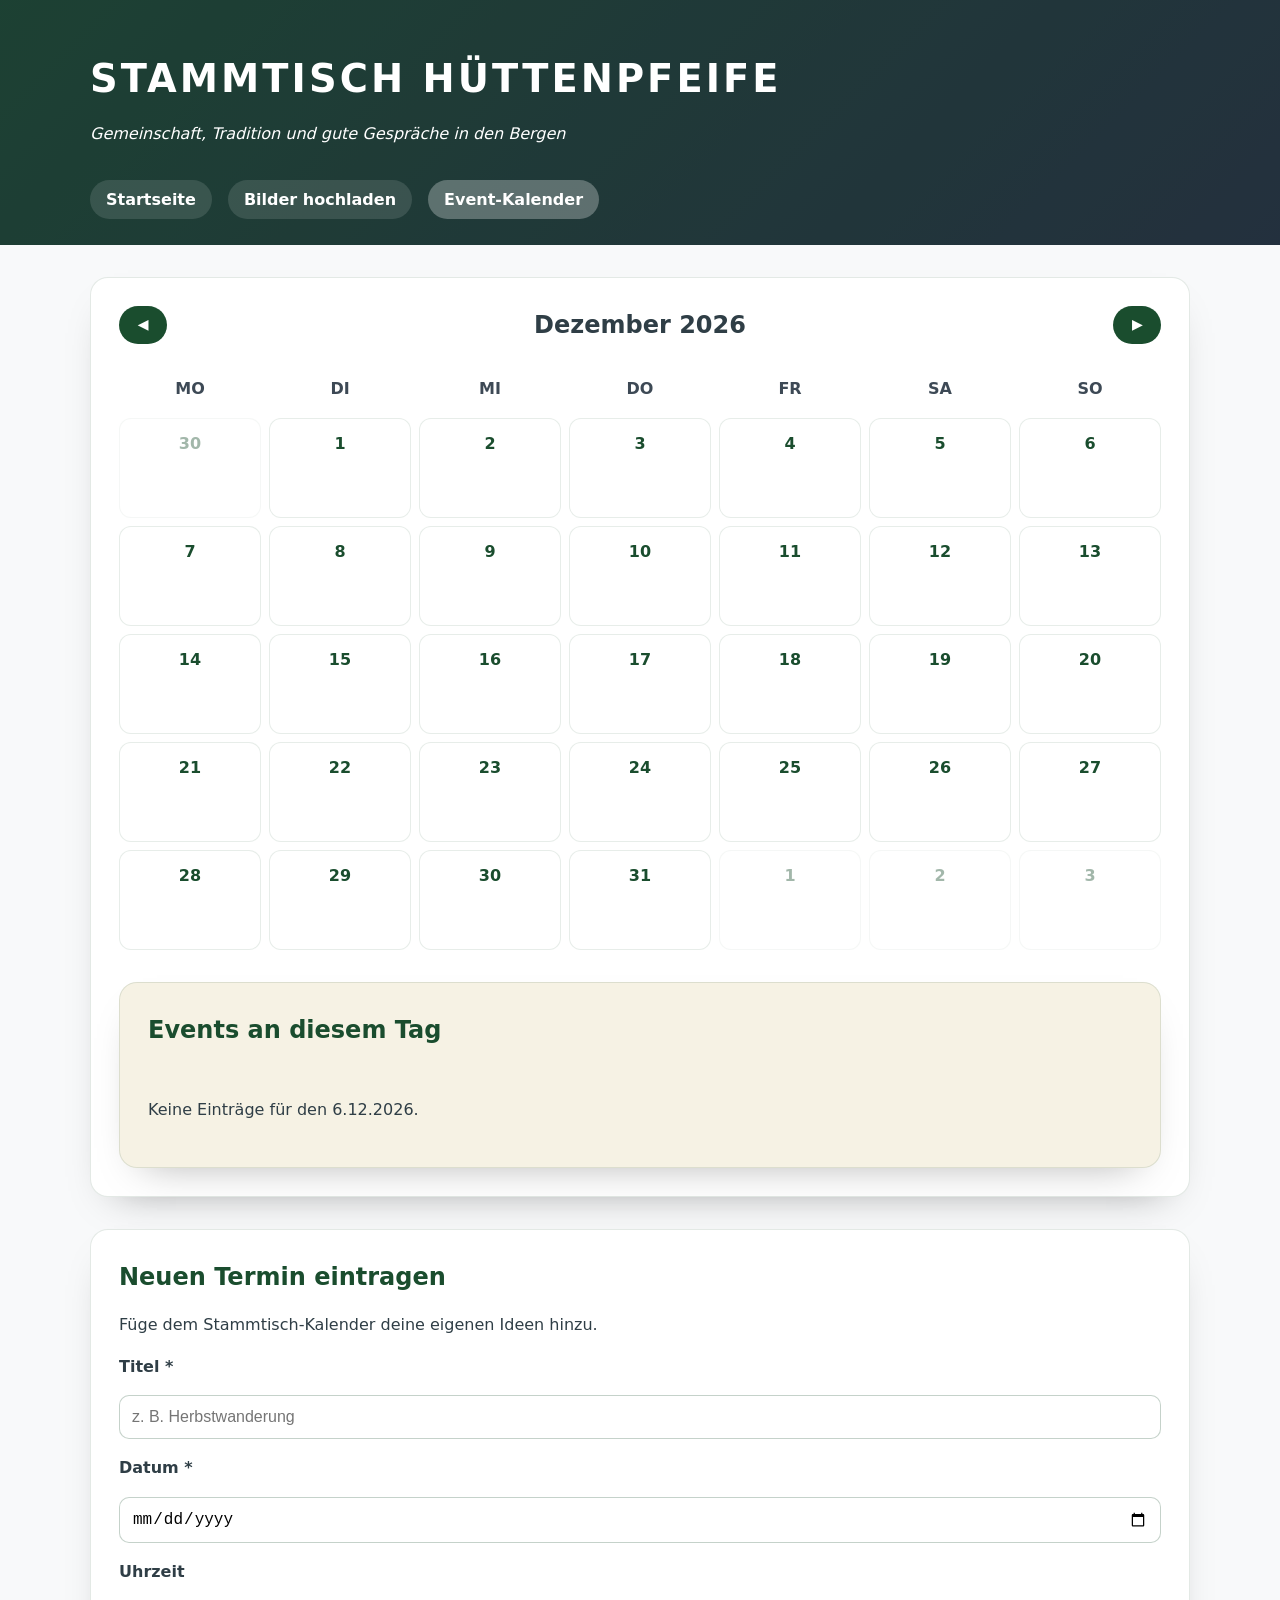
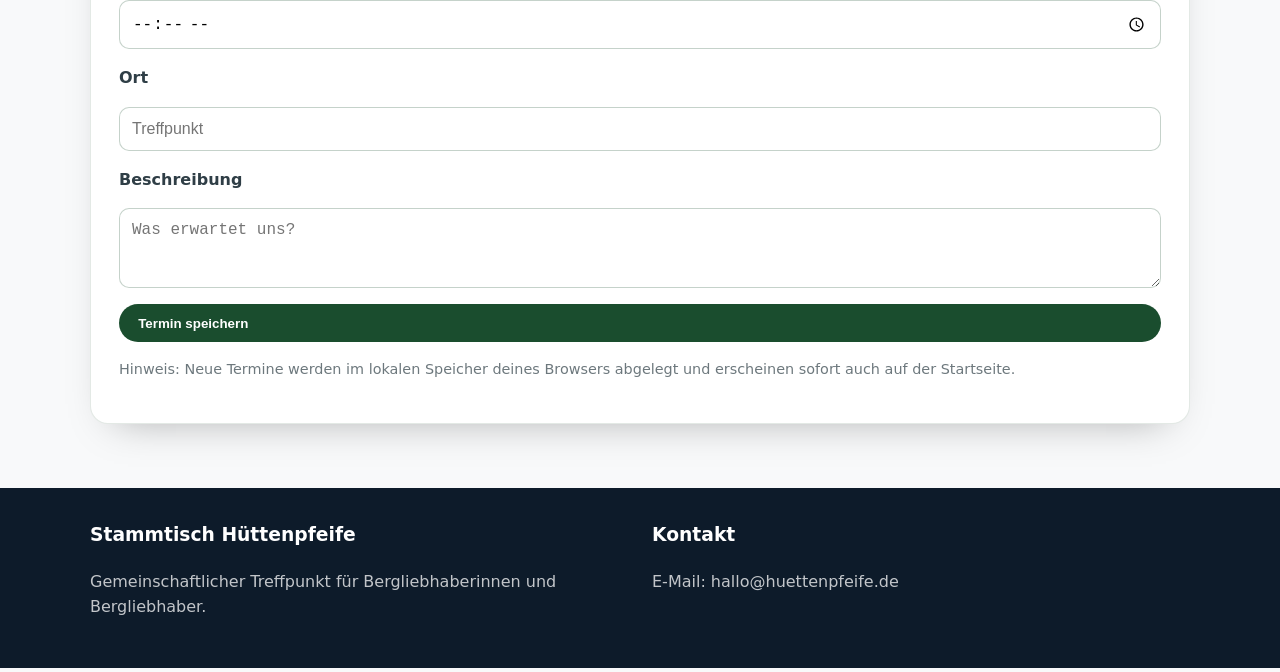
==== kalender.html @ 617adb38 "Create responsive Stammtisch Hüttenpfeife website" ====
<!DOCTYPE html>
<html lang="de">
  <head>
    <meta charset="utf-8" />
    <meta name="viewport" content="width=device-width, initial-scale=1" />
    <title>Event-Kalender · Stammtisch Hüttenpfeife</title>
    <link rel="stylesheet" href="assets/css/styles.css" />
  </head>
  <body>
    <header>
      <div class="container">
        <div>
          <div class="logo">Stammtisch Hüttenpfeife</div>
          <p class="tagline">Gemeinschaft, Tradition und gute Gespräche in den Bergen</p>
        </div>
        <nav>
          <ul>
            <li><a href="index.html">Startseite</a></li>
            <li><a href="upload.html">Bilder hochladen</a></li>
            <li><a class="active" href="kalender.html">Event-Kalender</a></li>
          </ul>
        </nav>
      </div>
    </header>

    <main>
      <div class="container" style="display: grid; gap: 2rem;">
        <section class="card">
          <div class="calendar-controls">
            <button id="prev-month" class="button" type="button">◀︎</button>
            <h1 id="month-label" style="margin: 0; text-transform: capitalize;"></h1>
            <button id="next-month" class="button" type="button">▶︎</button>
          </div>
          <div class="calendar-grid" role="grid" aria-live="polite"></div>
          <div class="card" style="margin-top: 2rem; background: rgba(240, 234, 210, 0.6);">
            <h2>Events an diesem Tag</h2>
            <div class="event-list" aria-live="polite"></div>
          </div>
        </section>

        <section class="card">
          <h2>Neuen Termin eintragen</h2>
          <p>Füge dem Stammtisch-Kalender deine eigenen Ideen hinzu.</p>
          <form id="event-form">
            <label for="title">Titel *</label>
            <input id="title" name="title" type="text" required placeholder="z. B. Herbstwanderung" />

            <label for="date">Datum *</label>
            <input id="date" name="date" type="date" required />

            <label for="time">Uhrzeit</label>
            <input id="time" name="time" type="time" />

            <label for="location">Ort</label>
            <input id="location" name="location" type="text" placeholder="Treffpunkt" />

            <label for="description">Beschreibung</label>
            <textarea id="description" name="description" rows="3" placeholder="Was erwartet uns?"></textarea>

            <button class="button" type="submit">Termin speichern</button>
          </form>
          <p style="font-size: 0.9rem; color: rgba(47, 62, 70, 0.7); margin-top: 1rem;">
            Hinweis: Neue Termine werden im lokalen Speicher deines Browsers abgelegt und
            erscheinen sofort auch auf der Startseite.
          </p>
        </section>
      </div>
    </main>

    <footer>
      <div class="container footer-grid">
        <div>
          <h3>Stammtisch Hüttenpfeife</h3>
          <p>Gemeinschaftlicher Treffpunkt für Bergliebhaberinnen und Bergliebhaber.</p>
        </div>
        <div>
          <h3>Kontakt</h3>
          <p>E-Mail: <a href="mailto:hallo@huettenpfeife.de">hallo@huettenpfeife.de</a></p>
        </div>
      </div>
    </footer>

    <script type="module" src="assets/js/calendar.js"></script>
  </body>
</html>
---- assets/css/styles.css ----
:root {
  --primary: #1a4d2e;
  --secondary: #d4a373;
  --accent: #f0ead2;
  --dark: #0d1b2a;
  --light: #f8f9fa;
  --text: #2f3e46;
  --max-width: 1100px;
  font-family: 'Inter', system-ui, -apple-system, BlinkMacSystemFont, 'Segoe UI', sans-serif;
}

* {
  box-sizing: border-box;
}

body {
  margin: 0;
  background: var(--light);
  color: var(--text);
  font-family: inherit;
  line-height: 1.6;
}

a {
  color: inherit;
  text-decoration: none;
}

a:hover {
  text-decoration: underline;
}

header {
  background: linear-gradient(135deg, rgba(26, 77, 46, 0.95), rgba(13, 27, 42, 0.85));
  color: white;
  padding: 3rem 1.5rem 2rem;
  position: relative;
  overflow: hidden;
}

header::after {
  content: '';
  position: absolute;
  inset: 0;
  background: rgba(13, 27, 42, 0.35);
  z-index: 0;
}

header .container {
  position: relative;
  z-index: 1;
  display: flex;
  justify-content: space-between;
  align-items: center;
  flex-wrap: wrap;
  gap: 1.5rem;
}

.logo {
  font-size: clamp(1.75rem, 3vw, 2.5rem);
  font-weight: 700;
  letter-spacing: 0.08em;
  text-transform: uppercase;
}

nav ul {
  display: flex;
  flex-wrap: wrap;
  gap: 1rem;
  list-style: none;
  margin: 0;
  padding: 0;
}

nav a {
  padding: 0.6rem 1rem;
  border-radius: 999px;
  background: rgba(255, 255, 255, 0.12);
  color: white;
  transition: background 0.3s ease, transform 0.2s ease;
  font-weight: 600;
}

nav a.active,
nav a:hover {
  background: rgba(255, 255, 255, 0.28);
  transform: translateY(-2px);
}

main {
  padding: 2rem 1.5rem 4rem;
}

.container {
  max-width: var(--max-width);
  margin: 0 auto;
}

.hero {
  margin-top: 2rem;
  display: grid;
  gap: 2rem;
  grid-template-columns: repeat(auto-fit, minmax(240px, 1fr));
  align-items: center;
}

.hero-text h1 {
  margin: 0 0 1rem;
  font-size: clamp(2.2rem, 4vw, 3rem);
  color: var(--dark);
}

.hero-text p {
  margin: 0;
  font-size: 1.05rem;
  color: rgba(47, 62, 70, 0.85);
}

.card {
  background: white;
  border-radius: 18px;
  padding: 1.75rem;
  box-shadow: 0 18px 40px -24px rgba(0, 0, 0, 0.35);
  border: 1px solid rgba(26, 77, 46, 0.12);
}

.card h2 {
  margin-top: 0;
  margin-bottom: 1rem;
  font-size: 1.5rem;
  color: var(--primary);
}

.events-list {
  display: grid;
  gap: 1.25rem;
}

.event {
  background: rgba(240, 234, 210, 0.65);
  border-left: 4px solid var(--secondary);
  padding: 1rem 1.25rem;
  border-radius: 12px;
}

.event h3 {
  margin: 0 0 0.4rem;
  color: var(--dark);
}

.event time {
  display: block;
  font-weight: 600;
  margin-bottom: 0.4rem;
}

.event .meta {
  font-size: 0.95rem;
  color: rgba(47, 62, 70, 0.75);
}

.button {
  display: inline-flex;
  align-items: center;
  gap: 0.5rem;
  padding: 0.7rem 1.2rem;
  border-radius: 999px;
  background: var(--primary);
  color: white;
  border: none;
  font-weight: 600;
  cursor: pointer;
  transition: transform 0.2s ease, box-shadow 0.3s ease;
}

.button:hover {
  transform: translateY(-2px);
  box-shadow: 0 10px 20px -12px rgba(26, 77, 46, 0.7);
}

footer {
  background: var(--dark);
  color: rgba(255, 255, 255, 0.75);
  padding: 2rem 1.5rem;
}

footer .footer-grid {
  display: grid;
  gap: 1.5rem;
  grid-template-columns: repeat(auto-fit, minmax(220px, 1fr));
  align-items: start;
}

footer h3 {
  margin-top: 0;
  color: white;
}

.tagline {
  font-style: italic;
  margin-top: 0.75rem;
}

.gallery-grid {
  display: grid;
  grid-template-columns: repeat(auto-fit, minmax(180px, 1fr));
  gap: 1.5rem;
}

.upload-area {
  border: 2px dashed rgba(26, 77, 46, 0.35);
  border-radius: 16px;
  padding: 2rem;
  text-align: center;
  background: rgba(248, 249, 250, 0.9);
}

.upload-area.dragover {
  border-color: var(--primary);
  background: rgba(26, 77, 46, 0.1);
}

.preview-grid {
  margin-top: 2rem;
  display: grid;
  grid-template-columns: repeat(auto-fit, minmax(180px, 1fr));
  gap: 1rem;
}

.preview {
  background: white;
  border-radius: 12px;
  overflow: hidden;
  box-shadow: 0 12px 30px -20px rgba(0, 0, 0, 0.3);
  border: 1px solid rgba(26, 77, 46, 0.12);
}

.preview img {
  width: 100%;
  display: block;
}

.preview figcaption {
  padding: 0.75rem 1rem;
  font-size: 0.9rem;
  background: rgba(240, 234, 210, 0.6);
}

.calendar-controls {
  display: flex;
  justify-content: space-between;
  align-items: center;
  gap: 1rem;
  flex-wrap: wrap;
  margin-bottom: 1.5rem;
}

.calendar-grid {
  display: grid;
  grid-template-columns: repeat(7, minmax(0, 1fr));
  gap: 0.5rem;
  text-align: center;
}

.calendar-grid .day-name {
  font-weight: 700;
  text-transform: uppercase;
  color: rgba(13, 27, 42, 0.8);
  padding: 0.5rem 0;
}

.calendar-grid .day {
  background: white;
  border-radius: 12px;
  padding: 0.75rem 0.5rem;
  min-height: 100px;
  display: flex;
  flex-direction: column;
  gap: 0.5rem;
  border: 1px solid rgba(26, 77, 46, 0.1);
  position: relative;
}

.calendar-grid .day.other-month {
  opacity: 0.4;
}

.calendar-grid .day .date-number {
  font-weight: 700;
  color: var(--primary);
}

.calendar-grid .event-dot {
  width: 8px;
  height: 8px;
  border-radius: 50%;
  background: var(--secondary);
  margin: 0 auto;
}

.event-list {
  margin-top: 2rem;
  display: grid;
  gap: 1rem;
}

.event-list .event {
  display: grid;
  gap: 0.4rem;
}

form {
  display: grid;
  gap: 1rem;
}

label {
  font-weight: 600;
}

input[type="text"],
input[type="date"],
input[type="time"],
textarea {
  width: 100%;
  padding: 0.75rem;
  border-radius: 10px;
  border: 1px solid rgba(26, 77, 46, 0.25);
  background: white;
  font-size: 1rem;
}

@media (max-width: 600px) {
  header {
    padding: 2.5rem 1rem 1.5rem;
  }

  nav ul {
    justify-content: center;
  }

  .calendar-grid .day {
    min-height: 90px;
    padding: 0.6rem 0.4rem;
  }
}
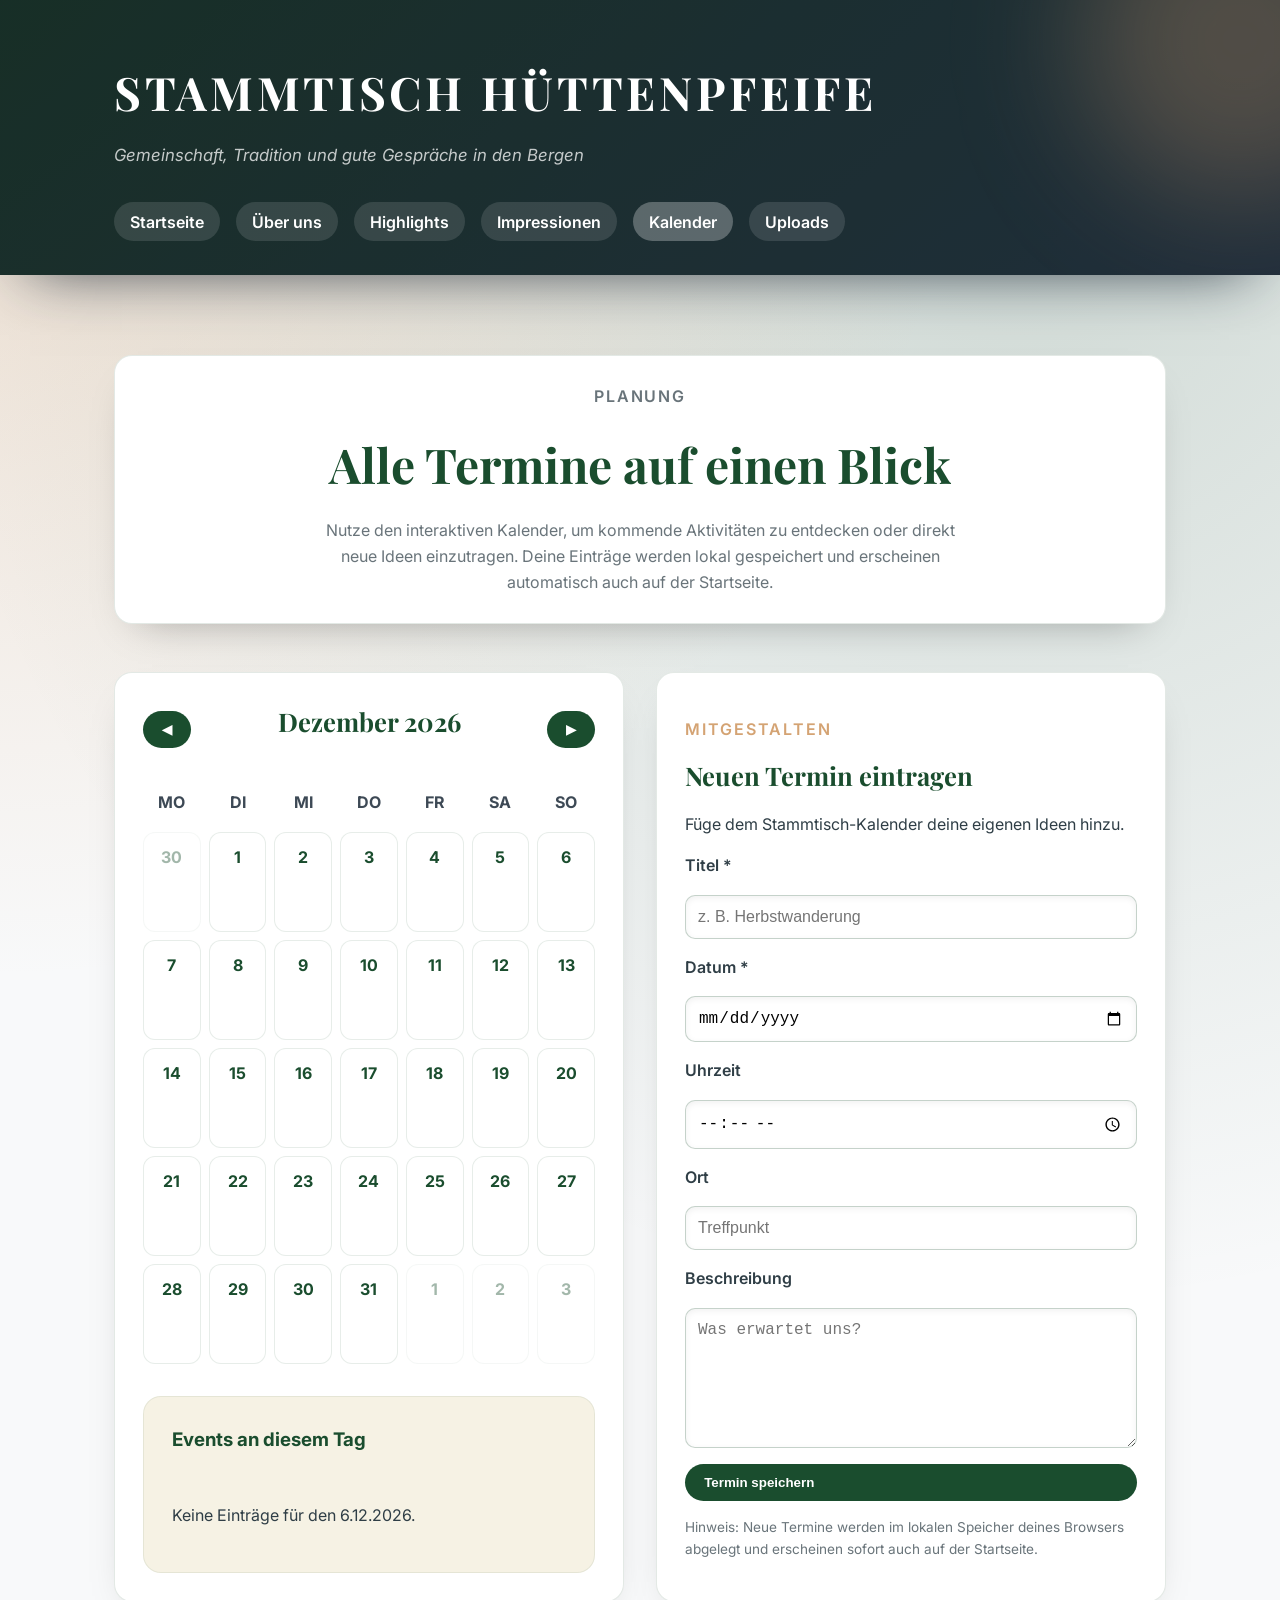
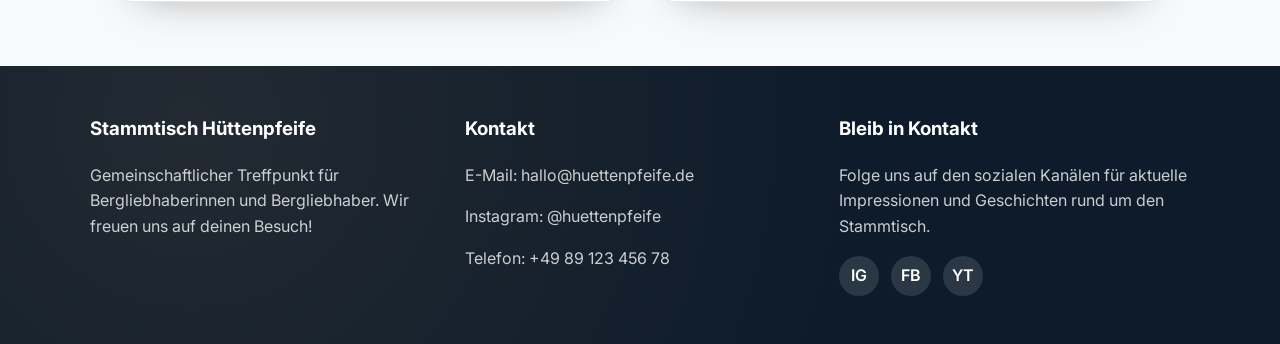
==== commit 88f16d53: "Revamp site styling and enhance interactive features" ====
--- a/kalender.html
+++ b/kalender.html
@@ -4,6 +4,12 @@
     <meta charset="utf-8" />
     <meta name="viewport" content="width=device-width, initial-scale=1" />
     <title>Event-Kalender · Stammtisch Hüttenpfeife</title>
+    <link rel="preconnect" href="https://fonts.googleapis.com" />
+    <link rel="preconnect" href="https://fonts.gstatic.com" crossorigin />
+    <link
+      href="https://fonts.googleapis.com/css2?family=Inter:wght@400;500;600;700&family=Playfair+Display:wght@600;700&display=swap"
+      rel="stylesheet"
+    />
     <link rel="stylesheet" href="assets/css/styles.css" />
   </head>
   <body>
@@ -15,55 +21,71 @@
         </div>
         <nav>
           <ul>
-            <li><a href="index.html">Startseite</a></li>
-            <li><a href="upload.html">Bilder hochladen</a></li>
-            <li><a class="active" href="kalender.html">Event-Kalender</a></li>
+            <li><a href="index.html#start">Startseite</a></li>
+            <li><a href="index.html#ueber-uns">Über uns</a></li>
+            <li><a href="index.html#highlights">Highlights</a></li>
+            <li><a href="index.html#impressionen">Impressionen</a></li>
+            <li><a class="active" href="kalender.html">Kalender</a></li>
+            <li><a href="upload.html">Uploads</a></li>
           </ul>
         </nav>
       </div>
     </header>
 
     <main>
-      <div class="container" style="display: grid; gap: 2rem;">
-        <section class="card">
-          <div class="calendar-controls">
-            <button id="prev-month" class="button" type="button">◀︎</button>
-            <h1 id="month-label" style="margin: 0; text-transform: capitalize;"></h1>
-            <button id="next-month" class="button" type="button">▶︎</button>
-          </div>
-          <div class="calendar-grid" role="grid" aria-live="polite"></div>
-          <div class="card" style="margin-top: 2rem; background: rgba(240, 234, 210, 0.6);">
-            <h2>Events an diesem Tag</h2>
-            <div class="event-list" aria-live="polite"></div>
-          </div>
+      <div class="container">
+        <section class="card intro-card">
+          <p class="eyebrow">Planung</p>
+          <h1>Alle Termine auf einen Blick</h1>
+          <p>
+            Nutze den interaktiven Kalender, um kommende Aktivitäten zu entdecken oder direkt
+            neue Ideen einzutragen. Deine Einträge werden lokal gespeichert und erscheinen
+            automatisch auch auf der Startseite.
+          </p>
         </section>
 
-        <section class="card">
-          <h2>Neuen Termin eintragen</h2>
-          <p>Füge dem Stammtisch-Kalender deine eigenen Ideen hinzu.</p>
-          <form id="event-form">
-            <label for="title">Titel *</label>
-            <input id="title" name="title" type="text" required placeholder="z. B. Herbstwanderung" />
+        <div class="calendar-layout">
+          <section class="card">
+            <div class="calendar-controls">
+              <button id="prev-month" class="button" type="button" aria-label="Vorheriger Monat">◀︎</button>
+              <h2 id="month-label" class="calendar-title" aria-live="polite"></h2>
+              <button id="next-month" class="button" type="button" aria-label="Nächster Monat">▶︎</button>
+            </div>
+            <div class="calendar-grid" role="grid" aria-live="polite"></div>
+            <div class="card day-events">
+              <h3>Events an diesem Tag</h3>
+              <div class="event-list" aria-live="polite"></div>
+            </div>
+          </section>
 
-            <label for="date">Datum *</label>
-            <input id="date" name="date" type="date" required />
+          <section class="card">
+            <p class="eyebrow">Mitgestalten</p>
+            <h2>Neuen Termin eintragen</h2>
+            <p>Füge dem Stammtisch-Kalender deine eigenen Ideen hinzu.</p>
+            <form id="event-form">
+              <label for="title">Titel *</label>
+              <input id="title" name="title" type="text" required placeholder="z. B. Herbstwanderung" />
 
-            <label for="time">Uhrzeit</label>
-            <input id="time" name="time" type="time" />
+              <label for="date">Datum *</label>
+              <input id="date" name="date" type="date" required />
 
-            <label for="location">Ort</label>
-            <input id="location" name="location" type="text" placeholder="Treffpunkt" />
+              <label for="time">Uhrzeit</label>
+              <input id="time" name="time" type="time" />
 
-            <label for="description">Beschreibung</label>
-            <textarea id="description" name="description" rows="3" placeholder="Was erwartet uns?"></textarea>
+              <label for="location">Ort</label>
+              <input id="location" name="location" type="text" placeholder="Treffpunkt" />
 
-            <button class="button" type="submit">Termin speichern</button>
-          </form>
-          <p style="font-size: 0.9rem; color: rgba(47, 62, 70, 0.7); margin-top: 1rem;">
-            Hinweis: Neue Termine werden im lokalen Speicher deines Browsers abgelegt und
-            erscheinen sofort auch auf der Startseite.
-          </p>
-        </section>
+              <label for="description">Beschreibung</label>
+              <textarea id="description" name="description" rows="3" placeholder="Was erwartet uns?"></textarea>
+
+              <button class="button" type="submit">Termin speichern</button>
+            </form>
+            <p class="form-hint" style="margin-top: 1rem;">
+              Hinweis: Neue Termine werden im lokalen Speicher deines Browsers abgelegt und
+              erscheinen sofort auch auf der Startseite.
+            </p>
+          </section>
+        </div>
       </div>
     </main>
 
@@ -71,11 +93,28 @@
       <div class="container footer-grid">
         <div>
           <h3>Stammtisch Hüttenpfeife</h3>
-          <p>Gemeinschaftlicher Treffpunkt für Bergliebhaberinnen und Bergliebhaber.</p>
+          <p>
+            Gemeinschaftlicher Treffpunkt für Bergliebhaberinnen und Bergliebhaber. Wir freuen
+            uns auf deinen Besuch!
+          </p>
         </div>
         <div>
           <h3>Kontakt</h3>
           <p>E-Mail: <a href="mailto:hallo@huettenpfeife.de">hallo@huettenpfeife.de</a></p>
+          <p>Instagram: <a href="https://instagram.com/huettenpfeife">@huettenpfeife</a></p>
+          <p>Telefon: <a href="tel:+498912345678">+49 89 123 456 78</a></p>
+        </div>
+        <div>
+          <h3>Bleib in Kontakt</h3>
+          <p>
+            Folge uns auf den sozialen Kanälen für aktuelle Impressionen und Geschichten rund um
+            den Stammtisch.
+          </p>
+          <div class="social-links">
+            <a href="https://instagram.com/huettenpfeife" aria-label="Instagram"><span>IG</span></a>
+            <a href="https://facebook.com/huettenpfeife" aria-label="Facebook"><span>FB</span></a>
+            <a href="https://youtube.com/huettenpfeife" aria-label="YouTube"><span>YT</span></a>
+          </div>
         </div>
       </div>
     </footer>
--- a/assets/css/styles.css
+++ b/assets/css/styles.css
@@ -1,21 +1,31 @@
 :root {
   --primary: #1a4d2e;
+  --primary-dark: #12311d;
   --secondary: #d4a373;
   --accent: #f0ead2;
+  --accent-strong: #fff5d6;
   --dark: #0d1b2a;
   --light: #f8f9fa;
+  --surface: rgba(255, 255, 255, 0.85);
   --text: #2f3e46;
+  --muted: rgba(47, 62, 70, 0.72);
   --max-width: 1100px;
   font-family: 'Inter', system-ui, -apple-system, BlinkMacSystemFont, 'Segoe UI', sans-serif;
 }
 
+html {
+  scroll-behavior: smooth;
+}
+
 * {
   box-sizing: border-box;
 }
 
 body {
   margin: 0;
-  background: var(--light);
+  background: radial-gradient(circle at top left, rgba(212, 163, 115, 0.35), transparent 42%),
+    radial-gradient(circle at 80% 10%, rgba(26, 77, 46, 0.18), transparent 55%),
+    var(--light);
   color: var(--text);
   font-family: inherit;
   line-height: 1.6;
@@ -31,11 +41,12 @@
 }
 
 header {
-  background: linear-gradient(135deg, rgba(26, 77, 46, 0.95), rgba(13, 27, 42, 0.85));
+  background: linear-gradient(140deg, rgba(18, 49, 29, 0.95), rgba(13, 27, 42, 0.85));
   color: white;
-  padding: 3rem 1.5rem 2rem;
+  padding: 3.5rem 1.5rem 2.5rem;
   position: relative;
   overflow: hidden;
+  box-shadow: 0 22px 60px -30px rgba(13, 27, 42, 0.85);
 }
 
 header::after {
@@ -46,6 +57,19 @@
   z-index: 0;
 }
 
+header::before {
+  content: '';
+  position: absolute;
+  width: 320px;
+  height: 320px;
+  border-radius: 50%;
+  background: rgba(212, 163, 115, 0.45);
+  filter: blur(60px);
+  top: -120px;
+  right: -120px;
+  z-index: 0;
+}
+
 header .container {
   position: relative;
   z-index: 1;
@@ -57,10 +81,18 @@
 }
 
 .logo {
-  font-size: clamp(1.75rem, 3vw, 2.5rem);
+  font-family: 'Playfair Display', serif;
+  font-size: clamp(2rem, 3.6vw, 3rem);
   font-weight: 700;
   letter-spacing: 0.08em;
   text-transform: uppercase;
+}
+
+.tagline {
+  font-style: italic;
+  margin-top: 0.75rem;
+  color: rgba(255, 255, 255, 0.75);
+  font-size: 1.05rem;
 }
 
 nav ul {
@@ -88,32 +120,41 @@
 }
 
 main {
-  padding: 2rem 1.5rem 4rem;
+  padding: 2rem 0 4rem;
 }
 
 .container {
   max-width: var(--max-width);
   margin: 0 auto;
+  padding: 0 1.5rem;
 }
 
 .hero {
   margin-top: 2rem;
   display: grid;
   gap: 2rem;
-  grid-template-columns: repeat(auto-fit, minmax(240px, 1fr));
+  grid-template-columns: repeat(auto-fit, minmax(260px, 1fr));
   align-items: center;
 }
 
 .hero-text h1 {
   margin: 0 0 1rem;
-  font-size: clamp(2.2rem, 4vw, 3rem);
+  font-size: clamp(2.4rem, 4vw, 3.2rem);
   color: var(--dark);
+  font-family: 'Playfair Display', serif;
 }
 
 .hero-text p {
   margin: 0;
-  font-size: 1.05rem;
+  font-size: 1.08rem;
   color: rgba(47, 62, 70, 0.85);
+}
+
+.hero-actions {
+  margin-top: 1.75rem;
+  display: flex;
+  flex-wrap: wrap;
+  gap: 0.75rem;
 }
 
 .card {
@@ -122,13 +163,23 @@
   padding: 1.75rem;
   box-shadow: 0 18px 40px -24px rgba(0, 0, 0, 0.35);
   border: 1px solid rgba(26, 77, 46, 0.12);
-}
-
+  backdrop-filter: blur(6px);
+}
+
+.card h1,
 .card h2 {
   margin-top: 0;
   margin-bottom: 1rem;
-  font-size: 1.5rem;
+  font-family: 'Playfair Display', serif;
   color: var(--primary);
+}
+
+.card h1 {
+  font-size: clamp(2rem, 3.8vw, 2.6rem);
+}
+
+.card h2 {
+  font-size: 1.6rem;
 }
 
 .events-list {
@@ -178,27 +229,382 @@
   box-shadow: 0 10px 20px -12px rgba(26, 77, 46, 0.7);
 }
 
-footer {
-  background: var(--dark);
-  color: rgba(255, 255, 255, 0.75);
-  padding: 2rem 1.5rem;
-}
-
-footer .footer-grid {
+.button-secondary {
+  background: rgba(255, 255, 255, 0.85);
+  color: var(--primary);
+  border: 1px solid rgba(26, 77, 46, 0.2);
+}
+
+.button-secondary:hover {
+  box-shadow: 0 8px 20px -16px rgba(26, 77, 46, 0.75);
+}
+
+.link {
+  color: var(--primary);
+  font-weight: 600;
+  position: relative;
+}
+
+.link::after {
+  content: '';
+  position: absolute;
+  left: 0;
+  bottom: -2px;
+  width: 100%;
+  height: 2px;
+  background: currentColor;
+  opacity: 0.4;
+  transition: opacity 0.3s ease;
+}
+
+.link:hover::after {
+  opacity: 1;
+}
+
+.focus-card {
+  margin-top: 3rem;
+  position: relative;
+  overflow: hidden;
+}
+
+.focus-card::after {
+  content: '';
+  position: absolute;
+  inset: 0;
+  background: linear-gradient(130deg, rgba(240, 234, 210, 0.4), transparent 60%);
+  pointer-events: none;
+}
+
+.stats-grid {
+  margin-top: 2rem;
+  display: grid;
+  grid-template-columns: repeat(auto-fit, minmax(140px, 1fr));
+  gap: 1.5rem;
+}
+
+.stats-grid div {
+  display: grid;
+  gap: 0.35rem;
+}
+
+.stat-number {
+  font-size: 2rem;
+  font-weight: 700;
+  color: var(--primary);
+}
+
+.stat-label {
+  color: var(--muted);
+}
+
+.section {
+  padding: clamp(3rem, 8vw, 6rem) 0;
+}
+
+.section-alt {
+  background: rgba(255, 255, 255, 0.68);
+}
+
+.section-header {
+  max-width: 640px;
+  margin: 0 auto 3rem;
+  text-align: center;
+  padding: 0 1.5rem;
+}
+
+.section-header h2 {
+  font-family: 'Playfair Display', serif;
+  font-size: clamp(2rem, 4vw, 2.8rem);
+  margin-bottom: 1rem;
+}
+
+.section-lead {
+  margin: 0;
+  color: var(--muted);
+  font-size: 1.05rem;
+}
+
+.eyebrow {
+  text-transform: uppercase;
+  letter-spacing: 0.12em;
+  font-weight: 600;
+  color: var(--secondary);
+  margin-bottom: 0.75rem;
+}
+
+.feature-grid {
   display: grid;
   gap: 1.5rem;
   grid-template-columns: repeat(auto-fit, minmax(220px, 1fr));
+  padding: 0 1.5rem;
+}
+
+.feature-card {
+  background: white;
+  border-radius: 20px;
+  padding: 2rem;
+  box-shadow: 0 16px 40px -28px rgba(13, 27, 42, 0.6);
+  border: 1px solid rgba(26, 77, 46, 0.1);
+  display: grid;
+  gap: 1rem;
+}
+
+.feature-card h3 {
+  margin: 0;
+  font-size: 1.35rem;
+  color: var(--dark);
+}
+
+.feature-card p {
+  margin: 0;
+  color: var(--muted);
+}
+
+.feature-icon {
+  width: 52px;
+  height: 52px;
+  border-radius: 16px;
+  display: grid;
+  place-items: center;
+  font-size: 1.8rem;
+  background: rgba(26, 77, 46, 0.08);
+}
+
+.intro-card {
+  margin-top: 3rem;
+  text-align: center;
+  display: grid;
+  gap: 1rem;
+}
+
+.intro-card h1 {
+  margin: 0;
+  font-family: 'Playfair Display', serif;
+  font-size: clamp(2.2rem, 4vw, 3rem);
+}
+
+.intro-card p {
+  margin: 0 auto;
+  max-width: 640px;
+  color: var(--muted);
+}
+
+.calendar-layout {
+  margin-top: 3rem;
+  display: grid;
+  gap: 2rem;
+  grid-template-columns: repeat(auto-fit, minmax(280px, 1fr));
+}
+
+.calendar-title {
+  margin: 0;
+  text-transform: capitalize;
+  font-family: 'Playfair Display', serif;
+}
+
+.day-events {
+  margin-top: 2rem;
+  background: rgba(240, 234, 210, 0.6);
+  box-shadow: none;
+  border: 1px solid rgba(26, 77, 46, 0.08);
+}
+
+.day-events h3 {
+  margin-top: 0;
+  color: var(--primary);
+}
+
+.masonry {
+  display: grid;
+  gap: 1.5rem;
+  grid-template-columns: repeat(auto-fit, minmax(220px, 1fr));
+  padding: 0 1.5rem;
+}
+
+.masonry-item {
+  background: white;
+  border-radius: 20px;
+  overflow: hidden;
+  box-shadow: 0 16px 40px -30px rgba(13, 27, 42, 0.5);
+  display: grid;
+  gap: 0;
+}
+
+.masonry-photo {
+  aspect-ratio: 4 / 5;
+  background: linear-gradient(140deg, rgba(26, 77, 46, 0.75), rgba(212, 163, 115, 0.55)),
+    url('data:image/svg+xml,%3Csvg xmlns="http://www.w3.org/2000/svg" viewBox="0 0 300 400"%3E%3Cdefs%3E%3ClinearGradient id="a" x1="0%25" y1="0%25" x2="100%25" y2="100%25"%3E%3Cstop offset="0%25" stop-color="%23ffffff" stop-opacity="0.15"/%3E%3Cstop offset="100%25" stop-color="%23ffffff" stop-opacity="0.02"/%3E%3C/linearGradient%3E%3C/defs%3E%3Crect width="300" height="400" fill="url(%23a)"/%3E%3Cpath d="M0 300 L80 220 L160 260 L250 150 L300 180 L300 400 L0 400 Z" fill="rgba(255,255,255,0.35)"/%3E%3Ccircle cx="220" cy="80" r="38" fill="rgba(255,255,255,0.2)"/%3E%3C/svg%3E') center/cover;
+  background-blend-mode: soft-light;
+  position: relative;
+}
+
+.masonry-item:nth-child(2) .masonry-photo {
+  background: linear-gradient(150deg, rgba(212, 163, 115, 0.75), rgba(26, 77, 46, 0.55)),
+    url('data:image/svg+xml,%3Csvg xmlns="http://www.w3.org/2000/svg" viewBox="0 0 300 400"%3E%3Crect width="300" height="400" fill="%23f5ede1"/%3E%3Cpath d="M0 320 Q120 180 260 260 T300 400 L0 400 Z" fill="rgba(26,77,46,0.35)"/%3E%3Ccircle cx="70" cy="90" r="46" fill="rgba(26,77,46,0.25)"/%3E%3C/svg%3E') center/cover;
+}
+
+.masonry-item:nth-child(3) .masonry-photo {
+  background: linear-gradient(160deg, rgba(13, 27, 42, 0.8), rgba(212, 163, 115, 0.4)),
+    url('data:image/svg+xml,%3Csvg xmlns="http://www.w3.org/2000/svg" viewBox="0 0 300 400"%3E%3Crect width="300" height="400" fill="%23f0f5f2"/%3E%3Cpath d="M0 280 L120 220 L200 260 L300 200 L300 400 L0 400 Z" fill="rgba(18,49,29,0.35)"/%3E%3Ccircle cx="200" cy="90" r="60" fill="rgba(18,49,29,0.25)"/%3E%3C/svg%3E') center/cover;
+}
+
+.masonry-item:nth-child(4) .masonry-photo {
+  background: linear-gradient(160deg, rgba(212, 163, 115, 0.85), rgba(26, 77, 46, 0.35)),
+    url('data:image/svg+xml,%3Csvg xmlns="http://www.w3.org/2000/svg" viewBox="0 0 300 400"%3E%3Crect width="300" height="400" fill="%23fff1dc"/%3E%3Cpath d="M0 260 C80 180 140 220 220 160 C280 120 300 140 300 140 L300 400 L0 400 Z" fill="rgba(26,77,46,0.4)"/%3E%3Ccircle cx="90" cy="100" r="40" fill="rgba(26,77,46,0.25)"/%3E%3C/svg%3E') center/cover;
+}
+
+.masonry figcaption {
+  padding: 1rem 1.25rem 1.25rem;
+  font-size: 0.95rem;
+  background: rgba(240, 234, 210, 0.65);
+}
+
+.section-cta {
+  margin-top: 2.5rem;
+  display: flex;
+  flex-wrap: wrap;
+  gap: 1rem;
+  align-items: center;
+  padding: 0 1.5rem;
+}
+
+.timeline {
+  display: grid;
+  gap: 2rem;
   align-items: start;
-}
-
-footer h3 {
-  margin-top: 0;
-  color: white;
-}
-
-.tagline {
-  font-style: italic;
-  margin-top: 0.75rem;
+  grid-template-columns: repeat(auto-fit, minmax(260px, 1fr));
+  padding: 0 1.5rem;
+}
+
+.timeline-info h2 {
+  margin-bottom: 1rem;
+  font-family: 'Playfair Display', serif;
+}
+
+.timeline-list {
+  list-style: none;
+  margin: 0;
+  padding: 0;
+  display: grid;
+  gap: 1.75rem;
+  position: relative;
+}
+
+.timeline-list::before {
+  content: '';
+  position: absolute;
+  left: 10px;
+  top: 0;
+  bottom: 0;
+  width: 2px;
+  background: linear-gradient(180deg, rgba(26, 77, 46, 0), rgba(26, 77, 46, 0.55));
+}
+
+.timeline-list li {
+  display: grid;
+  grid-template-columns: 20px 1fr;
+  gap: 1rem;
+  align-items: start;
+}
+
+.timeline-dot {
+  width: 20px;
+  height: 20px;
+  border-radius: 50%;
+  background: var(--secondary);
+  border: 3px solid rgba(255, 255, 255, 0.8);
+  box-shadow: 0 0 0 4px rgba(212, 163, 115, 0.25);
+  margin-top: 0.2rem;
+}
+
+.timeline-list h3 {
+  margin: 0 0 0.4rem;
+  font-size: 1.15rem;
+  color: var(--dark);
+}
+
+.timeline-list p {
+  margin: 0;
+  color: var(--muted);
+}
+
+.section.section-cta {
+  background: radial-gradient(circle at 15% 20%, rgba(212, 163, 115, 0.35), transparent 55%),
+    radial-gradient(circle at 85% 30%, rgba(26, 77, 46, 0.3), transparent 60%),
+    var(--accent-strong);
+}
+
+.join-card {
+  max-width: 960px;
+  margin: 0 auto;
+  background: rgba(255, 255, 255, 0.9);
+  border-radius: 26px;
+  padding: clamp(2rem, 5vw, 3rem);
+  display: grid;
+  gap: 2rem;
+  box-shadow: 0 26px 60px -36px rgba(13, 27, 42, 0.6);
+  border: 1px solid rgba(26, 77, 46, 0.12);
+  backdrop-filter: blur(10px);
+}
+
+.join-card h2 {
+  margin: 0 0 1rem;
+  font-family: 'Playfair Display', serif;
+}
+
+.join-form {
+  display: grid;
+  gap: 0.75rem;
+  max-width: 420px;
+}
+
+.success-message {
+  margin-top: 1.5rem;
+  padding: 1rem 1.25rem;
+  border-radius: 12px;
+  background: rgba(26, 77, 46, 0.1);
+  border: 1px solid rgba(26, 77, 46, 0.25);
+  color: var(--primary-dark);
+  font-weight: 600;
+  box-shadow: inset 0 1px 0 rgba(255, 255, 255, 0.4);
+}
+
+form {
+  display: grid;
+  gap: 1rem;
+}
+
+label {
+  font-weight: 600;
+}
+
+input[type='text'],
+input[type='date'],
+input[type='time'],
+input[type='email'],
+textarea {
+  width: 100%;
+  padding: 0.75rem;
+  border-radius: 10px;
+  border: 1px solid rgba(26, 77, 46, 0.25);
+  background: white;
+  font-size: 1rem;
+  box-shadow: inset 0 2px 6px rgba(0, 0, 0, 0.06);
+}
+
+textarea {
+  min-height: 140px;
+  resize: vertical;
+}
+
+.join-form input {
+  box-shadow: inset 0 2px 6px rgba(0, 0, 0, 0.06);
+}
+
+.form-hint {
+  margin: 0;
+  font-size: 0.85rem;
+  color: var(--muted);
 }
 
 .gallery-grid {
@@ -220,6 +626,43 @@
   background: rgba(26, 77, 46, 0.1);
 }
 
+.upload-guidelines {
+  display: grid;
+  gap: 1.5rem;
+  margin-bottom: 2rem;
+  padding-bottom: 1.5rem;
+  border-bottom: 1px solid rgba(26, 77, 46, 0.1);
+}
+
+.upload-guidelines h2 {
+  margin: 0 0 0.5rem;
+  font-family: 'Playfair Display', serif;
+  color: var(--dark);
+}
+
+.upload-guidelines p {
+  margin: 0;
+  color: var(--muted);
+}
+
+.upload-guidelines ul {
+  margin: 0;
+  padding-left: 1.2rem;
+  color: var(--muted);
+  display: grid;
+  gap: 0.4rem;
+  list-style: disc;
+}
+
+.upload-feedback {
+  min-height: 1.25rem;
+}
+
+.upload-feedback.error {
+  color: #9d2c2c;
+  font-weight: 600;
+}
+
 .preview-grid {
   margin-top: 2rem;
   display: grid;
@@ -233,6 +676,7 @@
   overflow: hidden;
   box-shadow: 0 12px 30px -20px rgba(0, 0, 0, 0.3);
   border: 1px solid rgba(26, 77, 46, 0.12);
+  position: relative;
 }
 
 .preview img {
@@ -244,6 +688,29 @@
   padding: 0.75rem 1rem;
   font-size: 0.9rem;
   background: rgba(240, 234, 210, 0.6);
+}
+
+.preview-remove {
+  position: absolute;
+  top: 8px;
+  right: 8px;
+  width: 28px;
+  height: 28px;
+  border-radius: 50%;
+  border: none;
+  background: rgba(13, 27, 42, 0.65);
+  color: white;
+  font-size: 1.1rem;
+  line-height: 1;
+  cursor: pointer;
+  display: grid;
+  place-items: center;
+  transition: transform 0.2s ease, background 0.3s ease;
+}
+
+.preview-remove:hover {
+  transform: scale(1.05);
+  background: rgba(212, 163, 115, 0.9);
 }
 
 .calendar-controls {
@@ -309,38 +776,87 @@
   gap: 0.4rem;
 }
 
-form {
-  display: grid;
-  gap: 1rem;
-}
-
-label {
+footer {
+  background: var(--dark);
+  color: rgba(255, 255, 255, 0.78);
+  padding: 3rem 1.5rem;
+  position: relative;
+}
+
+footer::before {
+  content: '';
+  position: absolute;
+  inset: 0;
+  background: radial-gradient(circle at 15% 20%, rgba(212, 163, 115, 0.18), transparent 60%);
+  opacity: 0.6;
+}
+
+footer .container {
+  padding: 0;
+}
+
+footer .footer-grid {
+  display: grid;
+  gap: 1.5rem;
+  grid-template-columns: repeat(auto-fit, minmax(220px, 1fr));
+  align-items: start;
+  position: relative;
+  z-index: 1;
+}
+
+footer h3 {
+  margin-top: 0;
+  color: white;
+}
+
+.social-links {
+  display: flex;
+  gap: 0.75rem;
+  margin-top: 0.75rem;
+}
+
+.social-links a {
+  width: 40px;
+  height: 40px;
+  border-radius: 50%;
+  display: grid;
+  place-items: center;
+  background: rgba(255, 255, 255, 0.12);
+  color: white;
+  transition: transform 0.2s ease, background 0.3s ease;
+}
+
+.social-links a span {
   font-weight: 600;
-}
-
-input[type="text"],
-input[type="date"],
-input[type="time"],
-textarea {
-  width: 100%;
-  padding: 0.75rem;
-  border-radius: 10px;
-  border: 1px solid rgba(26, 77, 46, 0.25);
-  background: white;
-  font-size: 1rem;
-}
-
-@media (max-width: 600px) {
-  header {
-    padding: 2.5rem 1rem 1.5rem;
+  letter-spacing: 0.04em;
+}
+
+.social-links a:hover {
+  transform: translateY(-2px);
+  background: rgba(212, 163, 115, 0.4);
+}
+
+@media (max-width: 900px) {
+  header .container {
+    justify-content: center;
+    text-align: center;
   }
 
   nav ul {
     justify-content: center;
   }
-
-  .calendar-grid .day {
-    min-height: 90px;
-    padding: 0.6rem 0.4rem;
+}
+
+@media (max-width: 600px) {
+  header {
+    padding: 2.5rem 1rem 1.8rem;
   }
-}
+
+  .hero {
+    margin-top: 1.5rem;
+  }
+
+  .join-card {
+    padding: 2rem 1.5rem;
+  }
+}
